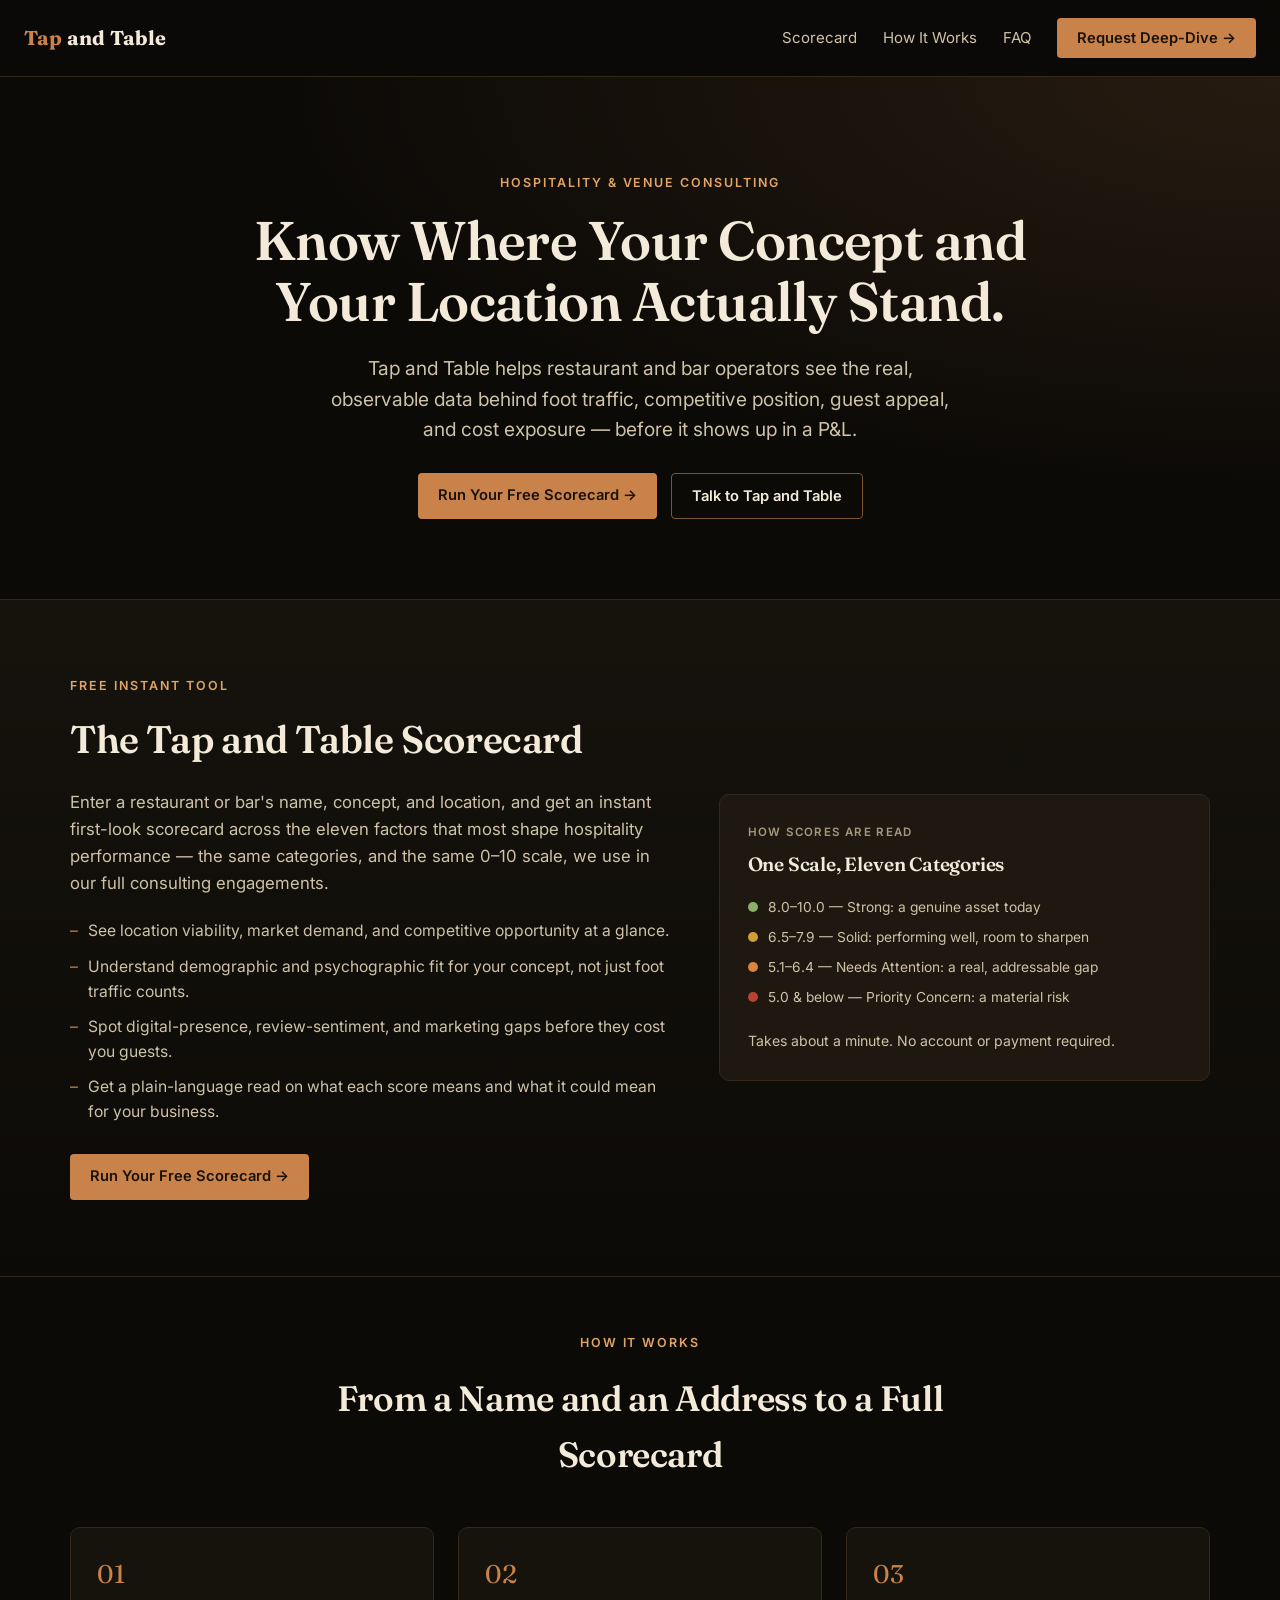
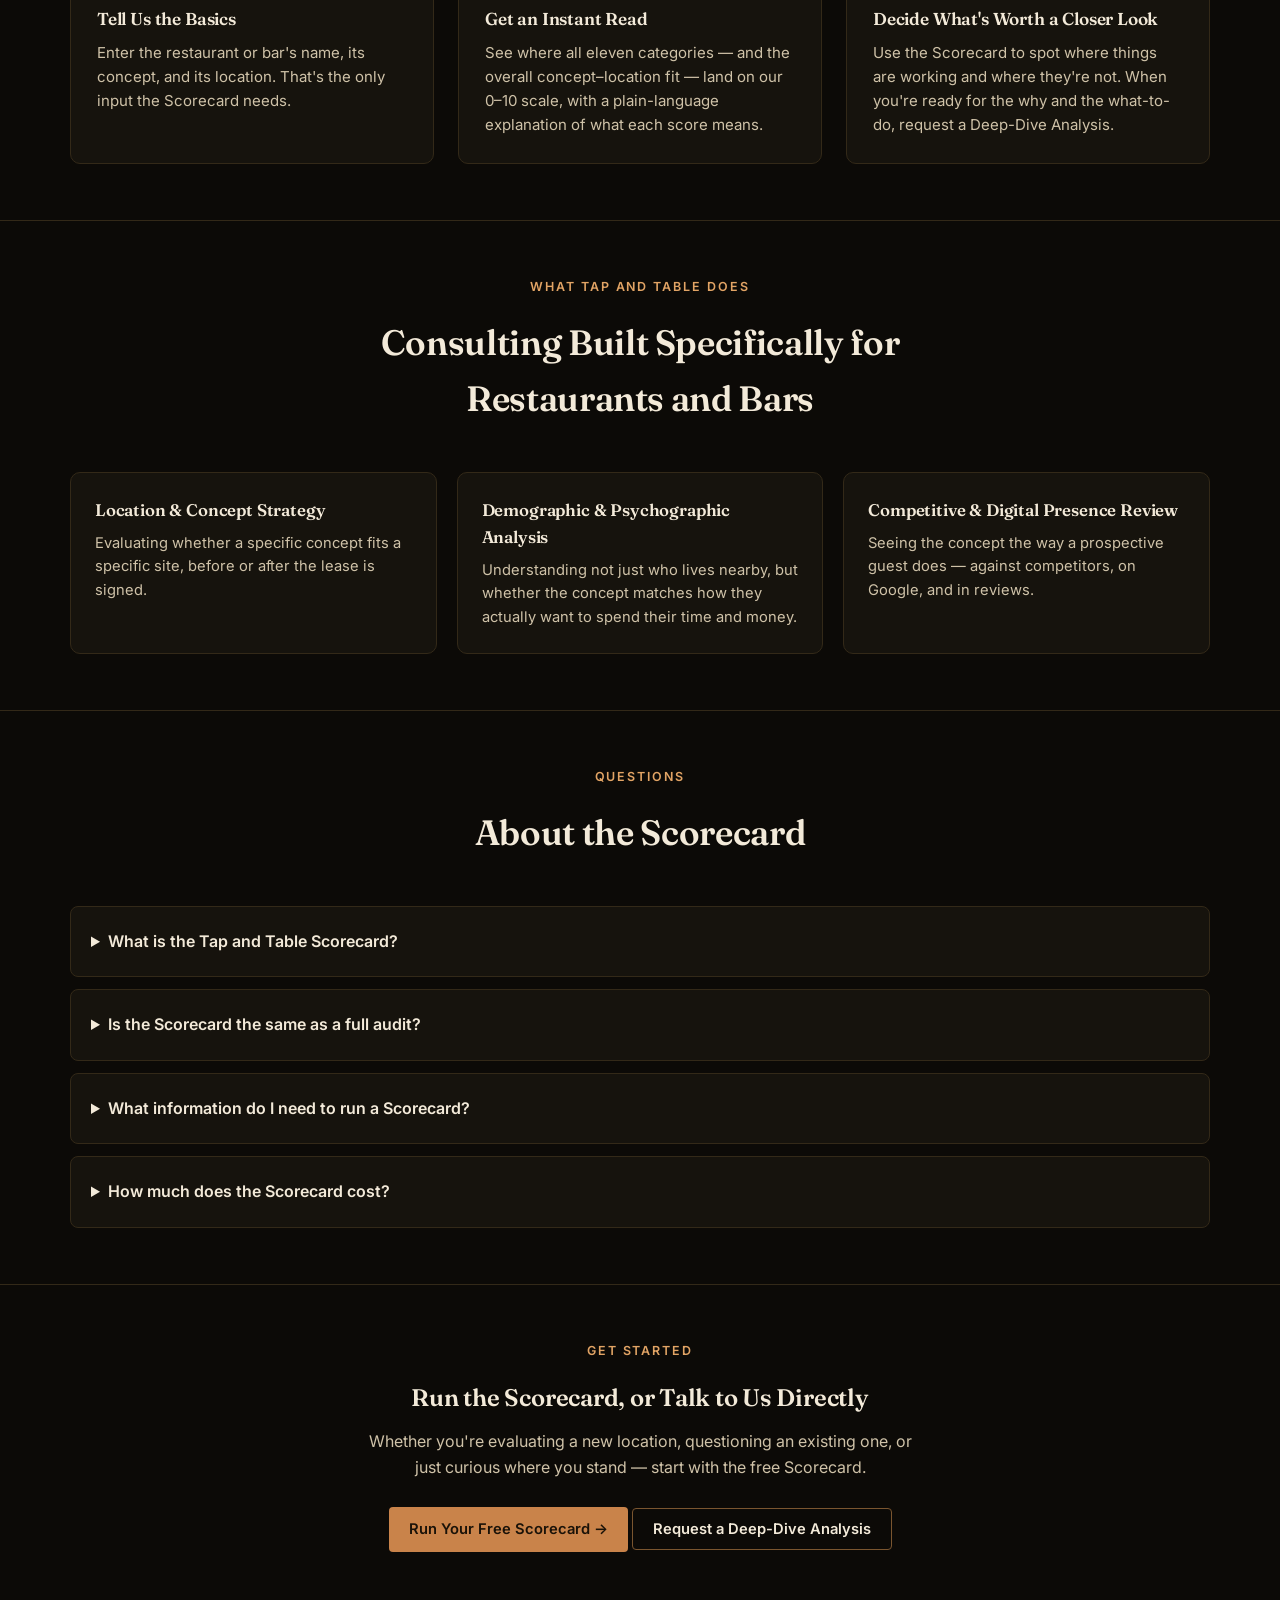
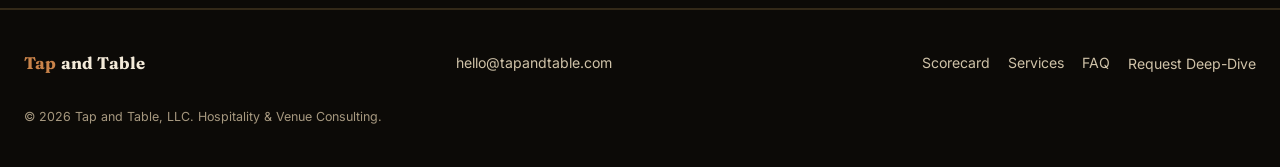
==== index.html @ 0d45fc89 "Build tapandtable.com homepage and the Tap and Table Scorecard tool Adds the site's initial homepage" ====
<!doctype html>
<html lang="en">
<head>
<meta charset="utf-8">
<meta name="viewport" content="width=device-width, initial-scale=1, viewport-fit=cover">
<title>Tap and Table | Hospitality &amp; Venue Consulting</title>
<meta name="description" content="Tap and Table is hospitality and venue consulting for restaurants and bars: location and concept strategy, demographic and competitive analysis, and a free instant Scorecard.">
<link rel="preconnect" href="https://fonts.googleapis.com">
<link rel="preconnect" href="https://fonts.gstatic.com" crossorigin>
<link href="https://fonts.googleapis.com/css2?family=Fraunces:opsz,wght@9..144,500..700&family=Inter:wght@400;500;600;700&display=swap" rel="stylesheet">
<link rel="stylesheet" href="styles.css">
<link rel="canonical" href="https://tapandtable.com/">
<meta property="og:type" content="website">
<meta property="og:site_name" content="Tap and Table">
<meta property="og:title" content="Tap and Table | Hospitality &amp; Venue Consulting">
<meta property="og:description" content="Location and concept strategy for restaurants and bars, plus a free instant Scorecard that shows you where you stand.">
<meta property="og:url" content="https://tapandtable.com/">
<meta name="theme-color" content="#0c0a07">
<script type="application/ld+json">
{
  "@context": "https://schema.org",
  "@type": "FAQPage",
  "mainEntity": [
    {
      "@type": "Question",
      "name": "What is the Tap and Table Scorecard?",
      "acceptedAnswer": { "@type": "Answer", "text": "A free, instant, first-look read on how your restaurant or bar's concept and location are likely shaping foot traffic, competitive differentiation, guest appeal, and cost exposure — scored across eleven categories on the same 0–10 scale used in our full engagements." }
    },
    {
      "@type": "Question",
      "name": "Is the Scorecard the same as a full audit?",
      "acceptedAnswer": { "@type": "Answer", "text": "No. The Scorecard is a cursory, surface-level read that shows you where things stand. Our Deep-Dive Analysis is the full, data-driven audit that explains why, and delivers a prioritized action plan." }
    },
    {
      "@type": "Question",
      "name": "What information do I need to run a Scorecard?",
      "acceptedAnswer": { "@type": "Answer", "text": "Just your restaurant or bar's name, its concept, and its location. The Scorecard runs instantly from there." }
    },
    {
      "@type": "Question",
      "name": "How much does the Scorecard cost?",
      "acceptedAnswer": { "@type": "Answer", "text": "Nothing. The Scorecard is free. Our full Deep-Dive Analysis, which explains why each score landed where it did and what to do about it, is a one-time $1,200 engagement." }
    }
  ]
}
</script>
</head>
<body>

<header>
  <a class="logo" href="index.html"><span class="logo-mark">Tap</span> and Table</a>
  <nav>
    <a href="scorecard/index.html">Scorecard</a>
    <a href="index.html#how-it-works">How It Works</a>
    <a href="index.html#faq">FAQ</a>
    <button type="button" class="btn" data-deepdive-trigger="true">Request Deep-Dive &rarr;</button>
  </nav>
</header>

<main>

  <section class="hero">
    <div class="hero-inner">
      <div class="eyebrow">Hospitality &amp; Venue Consulting</div>
      <h1>Know Where Your Concept and Your Location Actually Stand.</h1>
      <p class="subhead">Tap and Table helps restaurant and bar operators see the real, observable data behind foot traffic, competitive position, guest appeal, and cost exposure &mdash; before it shows up in a P&amp;L.</p>
      <div class="cta-row">
        <a class="btn" href="scorecard/index.html">Run Your Free Scorecard &rarr;</a>
        <button type="button" class="btn btn-outline" data-deepdive-trigger="true">Talk to Tap and Table</button>
      </div>
    </div>
  </section>

  <section class="block scorecard-promo" id="scorecard">
    <div class="block-inner promo-grid">
      <div class="promo-copy">
        <div class="eyebrow">Free Instant Tool</div>
        <h2>The Tap and Table Scorecard</h2>
        <p>Enter a restaurant or bar's name, concept, and location, and get an instant first-look scorecard across the eleven factors that most shape hospitality performance &mdash; the same categories, and the same 0&ndash;10 scale, we use in our full consulting engagements.</p>
        <ul class="promo-list">
          <li>See location viability, market demand, and competitive opportunity at a glance.</li>
          <li>Understand demographic and psychographic fit for your concept, not just foot traffic counts.</li>
          <li>Spot digital-presence, review-sentiment, and marketing gaps before they cost you guests.</li>
          <li>Get a plain-language read on what each score means and what it could mean for your business.</li>
        </ul>
        <a class="btn" href="scorecard/index.html">Run Your Free Scorecard &rarr;</a>
      </div>
      <div class="promo-card">
        <div class="promo-card-label">How Scores Are Read</div>
        <h3>One Scale, Eleven Categories</h3>
        <div class="promo-mini-scale">
          <div class="row"><span class="dot" style="background:var(--strong)"></span> 8.0&ndash;10.0 &mdash; Strong: a genuine asset today</div>
          <div class="row"><span class="dot" style="background:var(--solid)"></span> 6.5&ndash;7.9 &mdash; Solid: performing well, room to sharpen</div>
          <div class="row"><span class="dot" style="background:var(--attention)"></span> 5.1&ndash;6.4 &mdash; Needs Attention: a real, addressable gap</div>
          <div class="row"><span class="dot" style="background:var(--concern)"></span> 5.0 &amp; below &mdash; Priority Concern: a material risk</div>
        </div>
        <p style="font-size:0.88rem;margin-bottom:0;">Takes about a minute. No account or payment required.</p>
      </div>
    </div>
  </section>

  <section class="block tight" id="how-it-works">
    <div class="block-inner">
      <div class="section-head center">
        <div class="eyebrow">How It Works</div>
        <h2>From a Name and an Address to a Full Scorecard</h2>
      </div>
      <div class="steps-grid">
        <div class="step-card">
          <div class="step-num">01</div>
          <h3>Tell Us the Basics</h3>
          <p>Enter the restaurant or bar's name, its concept, and its location. That's the only input the Scorecard needs.</p>
        </div>
        <div class="step-card">
          <div class="step-num">02</div>
          <h3>Get an Instant Read</h3>
          <p>See where all eleven categories &mdash; and the overall concept&ndash;location fit &mdash; land on our 0&ndash;10 scale, with a plain-language explanation of what each score means.</p>
        </div>
        <div class="step-card">
          <div class="step-num">03</div>
          <h3>Decide What's Worth a Closer Look</h3>
          <p>Use the Scorecard to spot where things are working and where they're not. When you're ready for the why and the what-to-do, request a Deep-Dive Analysis.</p>
        </div>
      </div>
    </div>
  </section>

  <section class="block tight" id="services">
    <div class="block-inner">
      <div class="section-head center">
        <div class="eyebrow">What Tap and Table Does</div>
        <h2>Consulting Built Specifically for Restaurants and Bars</h2>
      </div>
      <div class="cluster-grid">
        <div class="cluster-card">
          <h3>Location &amp; Concept Strategy</h3>
          <p>Evaluating whether a specific concept fits a specific site, before or after the lease is signed.</p>
        </div>
        <div class="cluster-card">
          <h3>Demographic &amp; Psychographic Analysis</h3>
          <p>Understanding not just who lives nearby, but whether the concept matches how they actually want to spend their time and money.</p>
        </div>
        <div class="cluster-card">
          <h3>Competitive &amp; Digital Presence Review</h3>
          <p>Seeing the concept the way a prospective guest does &mdash; against competitors, on Google, and in reviews.</p>
        </div>
      </div>
    </div>
  </section>

  <section class="block tight" id="faq">
    <div class="block-inner">
      <div class="section-head center">
        <div class="eyebrow">Questions</div>
        <h2>About the Scorecard</h2>
      </div>
      <div class="faq-list">
        <details class="faq-item">
          <summary>What is the Tap and Table Scorecard?</summary>
          <p>A free, instant, first-look read on how your restaurant or bar's concept and location are likely shaping foot traffic, competitive differentiation, guest appeal, and cost exposure &mdash; scored across eleven categories on the same 0&ndash;10 scale used in our full engagements.</p>
        </details>
        <details class="faq-item">
          <summary>Is the Scorecard the same as a full audit?</summary>
          <p>No. The Scorecard is a cursory, surface-level read that shows you where things stand. It intentionally does not explain why, or what to do about it &mdash; that's what our Deep-Dive Analysis is built to deliver.</p>
        </details>
        <details class="faq-item">
          <summary>What information do I need to run a Scorecard?</summary>
          <p>Just the restaurant or bar's name, its concept, and its location. The Scorecard runs instantly from there.</p>
        </details>
        <details class="faq-item">
          <summary>How much does the Scorecard cost?</summary>
          <p>Nothing. It's free. Our full Deep-Dive Analysis, which explains why each score landed where it did and what to do about it, is a one-time $1,200 engagement that includes a 1-hour findings review with our team.</p>
        </details>
      </div>
    </div>
  </section>

  <section class="block tight" id="contact">
    <div class="block-inner" style="text-align:center;">
      <div class="eyebrow" style="justify-content:center;display:flex;">Get Started</div>
      <h2>Run the Scorecard, or Talk to Us Directly</h2>
      <p style="max-width:560px;margin:0 auto 26px;">Whether you're evaluating a new location, questioning an existing one, or just curious where you stand &mdash; start with the free Scorecard.</p>
      <div class="cta-row">
        <a class="btn" href="scorecard/index.html">Run Your Free Scorecard &rarr;</a>
        <button type="button" class="btn btn-outline" data-deepdive-trigger="true">Request a Deep-Dive Analysis</button>
      </div>
    </div>
  </section>

</main>

<footer>
  <a class="logo" href="index.html"><span class="logo-mark">Tap</span> and Table</a>
  <div class="footer-contact">
    <a href="mailto:hello@tapandtable.com">hello@tapandtable.com</a>
  </div>
  <nav class="footer-nav">
    <a href="scorecard/index.html">Scorecard</a>
    <a href="index.html#services">Services</a>
    <a href="index.html#faq">FAQ</a>
    <button type="button" data-deepdive-trigger="true">Request Deep-Dive</button>
  </nav>
  <span class="fine-print">&copy; 2026 Tap and Table, LLC. Hospitality &amp; Venue Consulting.</span>
</footer>

<script src="scorecard-data.js"></script>
<script src="lead-form.js"></script>
</body>
</html>
---- styles.css ----
/* Tap and Table — Hospitality & Venue Consulting
   Brand system: warm, dark, editorial. Copper accent on near-black,
   built for restaurant & bar owners, not tech buyers. */

:root {
  --ink: #0c0a07;
  --panel: #16130d;
  --panel-2: #1e1810;
  --panel-border: #332918;
  --rule: #3a2f1c;
  --cream: #f3ead9;
  --cream-dim: #cfc2a8;
  --muted: #a6987f;
  --copper: #c9834a;
  --copper-bright: #e2a465;
  --copper-dim: #7a552f;

  --strong: #8bb06a;
  --solid: #cf9f36;
  --attention: #d9853f;
  --concern: #b8442f;

  --serif: "Fraunces", "Iowan Old Style", Georgia, serif;
  --sans: "Inter", -apple-system, BlinkMacSystemFont, "Segoe UI", sans-serif;

  --max: 1140px;
}

* { box-sizing: border-box; }
html { scroll-behavior: smooth; }
body {
  margin: 0;
  background: var(--ink);
  color: var(--cream);
  font-family: var(--sans);
  font-size: 16px;
  line-height: 1.6;
  -webkit-font-smoothing: antialiased;
}

img { max-width: 100%; display: block; }
a { color: var(--copper-bright); text-decoration: none; }
a:hover { text-decoration: underline; }

h1, h2, h3, h4 {
  font-family: var(--serif);
  font-weight: 600;
  color: var(--cream);
  margin: 0 0 0.5em;
  letter-spacing: -0.01em;
}

p { margin: 0 0 1em; color: var(--cream-dim); }

.wrap { max-width: var(--max); margin: 0 auto; padding: 0 24px; }

/* ---------- Header ---------- */
header {
  position: sticky;
  top: 0;
  z-index: 50;
  display: flex;
  align-items: center;
  justify-content: space-between;
  padding: 18px 24px;
  background: rgba(12, 10, 7, 0.86);
  backdrop-filter: blur(10px);
  border-bottom: 1px solid var(--panel-border);
}
.logo {
  font-family: var(--serif);
  font-weight: 700;
  font-size: 1.25rem;
  color: var(--cream);
  letter-spacing: 0.01em;
}
.logo:hover { text-decoration: none; color: var(--copper-bright); }
.logo .logo-mark { color: var(--copper); }
header nav { display: flex; align-items: center; gap: 26px; }
header nav a {
  color: var(--cream-dim);
  font-size: 0.94rem;
}
header nav a:hover { color: var(--copper-bright); text-decoration: none; }
.btn {
  display: inline-flex;
  align-items: center;
  gap: 8px;
  background: var(--copper);
  color: #1a1208;
  border: none;
  border-radius: 4px;
  padding: 11px 20px;
  font-family: var(--sans);
  font-weight: 600;
  font-size: 0.92rem;
  cursor: pointer;
  transition: background 0.15s ease, transform 0.15s ease;
}
.btn:hover { background: var(--copper-bright); text-decoration: none; transform: translateY(-1px); }
.btn-outline {
  background: transparent;
  color: var(--cream);
  border: 1px solid var(--copper-dim);
}
.btn-outline:hover { background: rgba(201, 131, 74, 0.12); border-color: var(--copper); }

/* ---------- Hero ---------- */
.hero {
  padding: 96px 24px 80px;
  background:
    radial-gradient(ellipse at top right, rgba(201,131,74,0.14), transparent 55%),
    var(--ink);
  border-bottom: 1px solid var(--panel-border);
}
.hero-inner { max-width: 780px; margin: 0 auto; text-align: center; }
.eyebrow {
  font-family: var(--sans);
  text-transform: uppercase;
  letter-spacing: 0.16em;
  font-size: 0.78rem;
  color: var(--copper-bright);
  font-weight: 600;
  margin-bottom: 18px;
}
.hero h1 {
  font-size: clamp(2.1rem, 4.5vw, 3.4rem);
  line-height: 1.12;
  margin-bottom: 20px;
}
.hero .subhead {
  font-size: 1.2rem;
  color: var(--cream-dim);
  max-width: 620px;
  margin: 0 auto 28px;
}
.hero .cta-row { display: flex; gap: 14px; justify-content: center; flex-wrap: wrap; }

/* ---------- Section shells ---------- */
section.block { padding: 76px 24px; border-bottom: 1px solid var(--panel-border); }
section.block.tight { padding: 56px 24px; }
.block-inner { max-width: var(--max); margin: 0 auto; }
.section-head { max-width: 680px; margin-bottom: 40px; }
.section-head.center { margin: 0 auto 44px; text-align: center; }
.section-head h2 { font-size: clamp(1.6rem, 3vw, 2.2rem); }

/* ---------- Scorecard promo (homepage) ---------- */
.scorecard-promo {
  background: linear-gradient(180deg, var(--panel), var(--ink));
}
.promo-grid {
  display: grid;
  grid-template-columns: 1.1fr 0.9fr;
  gap: 48px;
  align-items: center;
}
.promo-copy .eyebrow { margin-bottom: 14px; }
.promo-copy h2 { font-size: clamp(1.7rem, 3.2vw, 2.4rem); margin-bottom: 18px; }
.promo-copy p { font-size: 1.05rem; }
.promo-list { list-style: none; margin: 22px 0 30px; padding: 0; display: grid; gap: 10px; }
.promo-list li {
  display: flex;
  gap: 10px;
  color: var(--cream-dim);
  font-size: 0.98rem;
}
.promo-list li::before { content: "\2013"; color: var(--copper); flex-shrink: 0; }
.promo-card {
  background: var(--panel-2);
  border: 1px solid var(--panel-border);
  border-radius: 10px;
  padding: 28px;
}
.promo-card .promo-card-label {
  text-transform: uppercase;
  letter-spacing: 0.12em;
  font-size: 0.72rem;
  color: var(--muted);
  font-weight: 600;
}
.promo-card h3 { font-size: 1.2rem; margin: 8px 0 14px; }
.promo-mini-scale { display: grid; gap: 8px; margin: 16px 0 22px; }
.promo-mini-scale .row { display: flex; align-items: center; gap: 10px; font-size: 0.86rem; color: var(--cream-dim); }
.promo-mini-scale .dot { width: 10px; height: 10px; border-radius: 50%; flex-shrink: 0; }

/* ---------- Status pill ---------- */
.status-pill {
  display: inline-flex;
  align-items: center;
  gap: 6px;
  padding: 4px 10px;
  border-radius: 20px;
  font-size: 0.72rem;
  font-weight: 700;
  text-transform: uppercase;
  letter-spacing: 0.05em;
}
.status-pill::before { content: ""; width: 7px; height: 7px; border-radius: 50%; }
.status-strong { background: rgba(139, 176, 106, 0.15); color: var(--strong); }
.status-strong::before { background: var(--strong); }
.status-solid { background: rgba(207, 159, 54, 0.15); color: var(--solid); }
.status-solid::before { background: var(--solid); }
.status-attention { background: rgba(217, 133, 63, 0.15); color: var(--attention); }
.status-attention::before { background: var(--attention); }
.status-concern { background: rgba(184, 68, 47, 0.16); color: var(--concern); }
.status-concern::before { background: var(--concern); }

/* ---------- Services / how-it-works (homepage) ---------- */
.steps-grid { display: grid; grid-template-columns: repeat(3, 1fr); gap: 24px; }
.step-card {
  background: var(--panel);
  border: 1px solid var(--panel-border);
  border-radius: 10px;
  padding: 26px;
}
.step-num {
  font-family: var(--serif);
  font-size: 1.6rem;
  color: var(--copper);
  margin-bottom: 10px;
}
.step-card h3 { font-size: 1.08rem; margin-bottom: 8px; }
.step-card p { font-size: 0.94rem; margin-bottom: 0; }

.cluster-grid { display: grid; grid-template-columns: repeat(3, 1fr); gap: 20px; }
.cluster-card {
  background: var(--panel);
  border: 1px solid var(--panel-border);
  border-radius: 10px;
  padding: 24px;
}
.cluster-card h3 { font-size: 1.05rem; }
.cluster-card p { font-size: 0.92rem; margin-bottom: 0; }

/* ---------- Scorecard tool page ---------- */
.tool-hero { padding: 64px 24px 48px; text-align: center; }
.tool-hero .eyebrow { justify-content: center; display: flex; }
.tool-hero h1 { font-size: clamp(2rem, 4vw, 2.8rem); max-width: 720px; margin: 0 auto 16px; }
.tool-hero p.lead { max-width: 640px; margin: 0 auto 8px; font-size: 1.08rem; }

.scale-key {
  display: flex;
  flex-wrap: wrap;
  gap: 18px;
  justify-content: center;
  margin: 26px auto 0;
  max-width: 780px;
}
.scale-key .row { display: flex; align-items: center; gap: 8px; font-size: 0.86rem; color: var(--muted); }
.scale-key .dot { width: 9px; height: 9px; border-radius: 50%; }

.intake-panel {
  max-width: 720px;
  margin: 0 auto;
  background: var(--panel);
  border: 1px solid var(--panel-border);
  border-radius: 12px;
  padding: 34px;
}
.intake-panel h2 { font-size: 1.3rem; margin-bottom: 6px; }
.intake-panel .intake-sub { font-size: 0.94rem; margin-bottom: 24px; }
.field-row { display: grid; grid-template-columns: 1fr 1fr; gap: 16px; margin-bottom: 16px; }
.field { display: flex; flex-direction: column; gap: 6px; }
.field.full { grid-column: 1 / -1; }
.field label {
  font-size: 0.82rem;
  font-weight: 600;
  color: var(--cream-dim);
  text-transform: uppercase;
  letter-spacing: 0.04em;
}
.field input, .field select {
  background: var(--ink);
  border: 1px solid var(--panel-border);
  border-radius: 6px;
  padding: 12px 14px;
  color: var(--cream);
  font-family: var(--sans);
  font-size: 0.98rem;
}
.field input:focus, .field select:focus { outline: none; border-color: var(--copper); }
.intake-actions { margin-top: 22px; display: flex; align-items: center; gap: 16px; flex-wrap: wrap; }
.intake-note { font-size: 0.82rem; color: var(--muted); margin: 14px 0 0; }
.demo-flag {
  display: inline-flex;
  align-items: center;
  gap: 6px;
  font-size: 0.72rem;
  font-weight: 700;
  text-transform: uppercase;
  letter-spacing: 0.06em;
  color: var(--attention);
  background: rgba(217, 133, 63, 0.12);
  border: 1px solid rgba(217, 133, 63, 0.3);
  border-radius: 20px;
  padding: 4px 12px;
  margin-bottom: 18px;
}

/* ---------- Results ---------- */
#results { padding: 12px 24px 90px; }
.results-inner { max-width: 920px; margin: 0 auto; }
.results-header {
  text-align: center;
  padding: 40px 30px;
  background: var(--panel-2);
  border: 1px solid var(--panel-border);
  border-radius: 12px;
  margin-bottom: 34px;
}
.results-header .eyebrow { justify-content: center; display: flex; }
.results-header h2 { font-size: 1.5rem; margin-bottom: 4px; }
.results-header .overall-score {
  font-family: var(--serif);
  font-size: 3.4rem;
  color: var(--copper-bright);
  margin: 10px 0 6px;
}
.results-header .status-pill { font-size: 0.8rem; margin-bottom: 14px; }
.results-header .overall-copy { max-width: 620px; margin: 12px auto 0; }
.results-header .overall-copy strong { color: var(--cream); }

.score-card {
  background: var(--panel);
  border: 1px solid var(--panel-border);
  border-radius: 10px;
  padding: 24px 26px;
  margin-bottom: 16px;
}
.score-card-top {
  display: flex;
  align-items: baseline;
  justify-content: space-between;
  gap: 16px;
  flex-wrap: wrap;
  margin-bottom: 10px;
}
.score-card-top h3 { font-size: 1.05rem; margin: 0; }
.score-card-num { font-family: var(--serif); font-size: 1.3rem; color: var(--copper-bright); }
.score-card .what { font-size: 0.86rem; color: var(--muted); margin-bottom: 14px; font-style: italic; }
.score-card .meaning, .score-card .implication { font-size: 0.95rem; margin-bottom: 8px; }
.score-card .meaning strong, .score-card .implication strong {
  color: var(--cream);
  font-size: 0.72rem;
  text-transform: uppercase;
  letter-spacing: 0.06em;
  display: block;
  margin-bottom: 4px;
  font-weight: 700;
}
.score-card .implication { margin-bottom: 0; }

/* ---------- Rider / disclaimer + deep-dive CTA ---------- */
.rider {
  margin-top: 40px;
  background: var(--panel-2);
  border: 1px solid var(--copper-dim);
  border-radius: 12px;
  padding: 34px;
}
.rider .eyebrow { color: var(--muted); }
.rider h3 { font-size: 1.15rem; }
.rider p { font-size: 0.95rem; }
.rider-deepdive {
  margin-top: 20px;
  padding-top: 20px;
  border-top: 1px solid var(--rule);
}
.rider-deepdive h4 { font-size: 1.05rem; margin-bottom: 10px; }
.deepdive-list { list-style: none; margin: 0 0 20px; padding: 0; display: grid; gap: 8px; }
.deepdive-list li { display: flex; gap: 10px; font-size: 0.92rem; color: var(--cream-dim); }
.deepdive-list li::before { content: "\2713"; color: var(--copper); flex-shrink: 0; }
.deepdive-price { font-size: 0.9rem; color: var(--muted); margin-bottom: 18px; }
.deepdive-price strong { color: var(--copper-bright); font-size: 1.1rem; }

/* ---------- Testimonial ---------- */
.testimonial { padding: 64px 24px; text-align: center; background: var(--panel); }
.testimonial-mark { font-family: var(--serif); font-size: 3.5rem; color: var(--copper-dim); line-height: 1; }
.testimonial-quote { max-width: 640px; margin: 0 auto 14px; font-size: 1.15rem; color: var(--cream); font-style: italic; }
.testimonial-attribution { font-size: 0.88rem; color: var(--muted); margin: 0; }

/* ---------- FAQ ---------- */
.faq-list { display: grid; gap: 12px; }
.faq-item {
  background: var(--panel);
  border: 1px solid var(--panel-border);
  border-radius: 8px;
  padding: 6px 20px;
}
.faq-item summary {
  cursor: pointer;
  padding: 16px 0;
  font-weight: 600;
  color: var(--cream);
  font-size: 1rem;
}
.faq-item p { padding-bottom: 16px; margin-bottom: 0; font-size: 0.94rem; }

/* ---------- Footer ---------- */
footer {
  padding: 40px 24px;
  border-top: 1px solid var(--panel-border);
  display: flex;
  flex-wrap: wrap;
  align-items: center;
  justify-content: space-between;
  gap: 20px;
}
footer .logo { font-size: 1.05rem; }
.footer-contact { display: flex; gap: 20px; flex-wrap: wrap; font-size: 0.88rem; }
.footer-contact a { color: var(--cream-dim); }
.footer-nav { display: flex; gap: 18px; flex-wrap: wrap; font-size: 0.88rem; }
.footer-nav a, .footer-nav button {
  color: var(--cream-dim);
  background: none;
  border: none;
  cursor: pointer;
  font-family: var(--sans);
  font-size: 0.88rem;
  padding: 0;
}
footer .fine-print { width: 100%; font-size: 0.78rem; color: var(--muted); margin-top: 10px; }

/* ---------- Deep-dive lead modal ---------- */
.dd-modal-overlay {
  position: fixed;
  inset: 0;
  background: rgba(8, 6, 4, 0.72);
  display: flex;
  align-items: center;
  justify-content: center;
  padding: 24px;
  z-index: 200;
}
.dd-modal {
  background: var(--panel);
  border: 1px solid var(--panel-border);
  border-radius: 12px;
  padding: 32px;
  max-width: 520px;
  width: 100%;
  position: relative;
  max-height: 90vh;
  overflow-y: auto;
}
.dd-modal-close {
  position: absolute;
  top: 14px;
  right: 16px;
  background: none;
  border: none;
  color: var(--muted);
  font-size: 1.6rem;
  cursor: pointer;
  line-height: 1;
}
.dd-modal-title { font-size: 1.3rem; margin-bottom: 6px; }
.dd-modal-sub { font-size: 0.94rem; margin-bottom: 20px; }
.dd-field-row { display: grid; grid-template-columns: 1fr 1fr; gap: 14px; margin-bottom: 14px; }
.dd-field { display: flex; flex-direction: column; gap: 5px; }
.dd-field.full { grid-column: 1 / -1; }
.dd-field label { font-size: 0.8rem; color: var(--cream-dim); font-weight: 600; }
.dd-field input, .dd-field textarea {
  background: var(--ink);
  border: 1px solid var(--panel-border);
  border-radius: 6px;
  padding: 10px 12px;
  color: var(--cream);
  font-family: var(--sans);
  font-size: 0.94rem;
}
.dd-field input:focus, .dd-field textarea:focus { outline: none; border-color: var(--copper); }
.dd-actions { margin-top: 18px; }

@media (max-width: 860px) {
  header nav { gap: 14px; }
  header nav a { display: none; }
  .promo-grid { grid-template-columns: 1fr; }
  .steps-grid, .cluster-grid { grid-template-columns: 1fr; }
  .field-row, .dd-field-row { grid-template-columns: 1fr; }
}
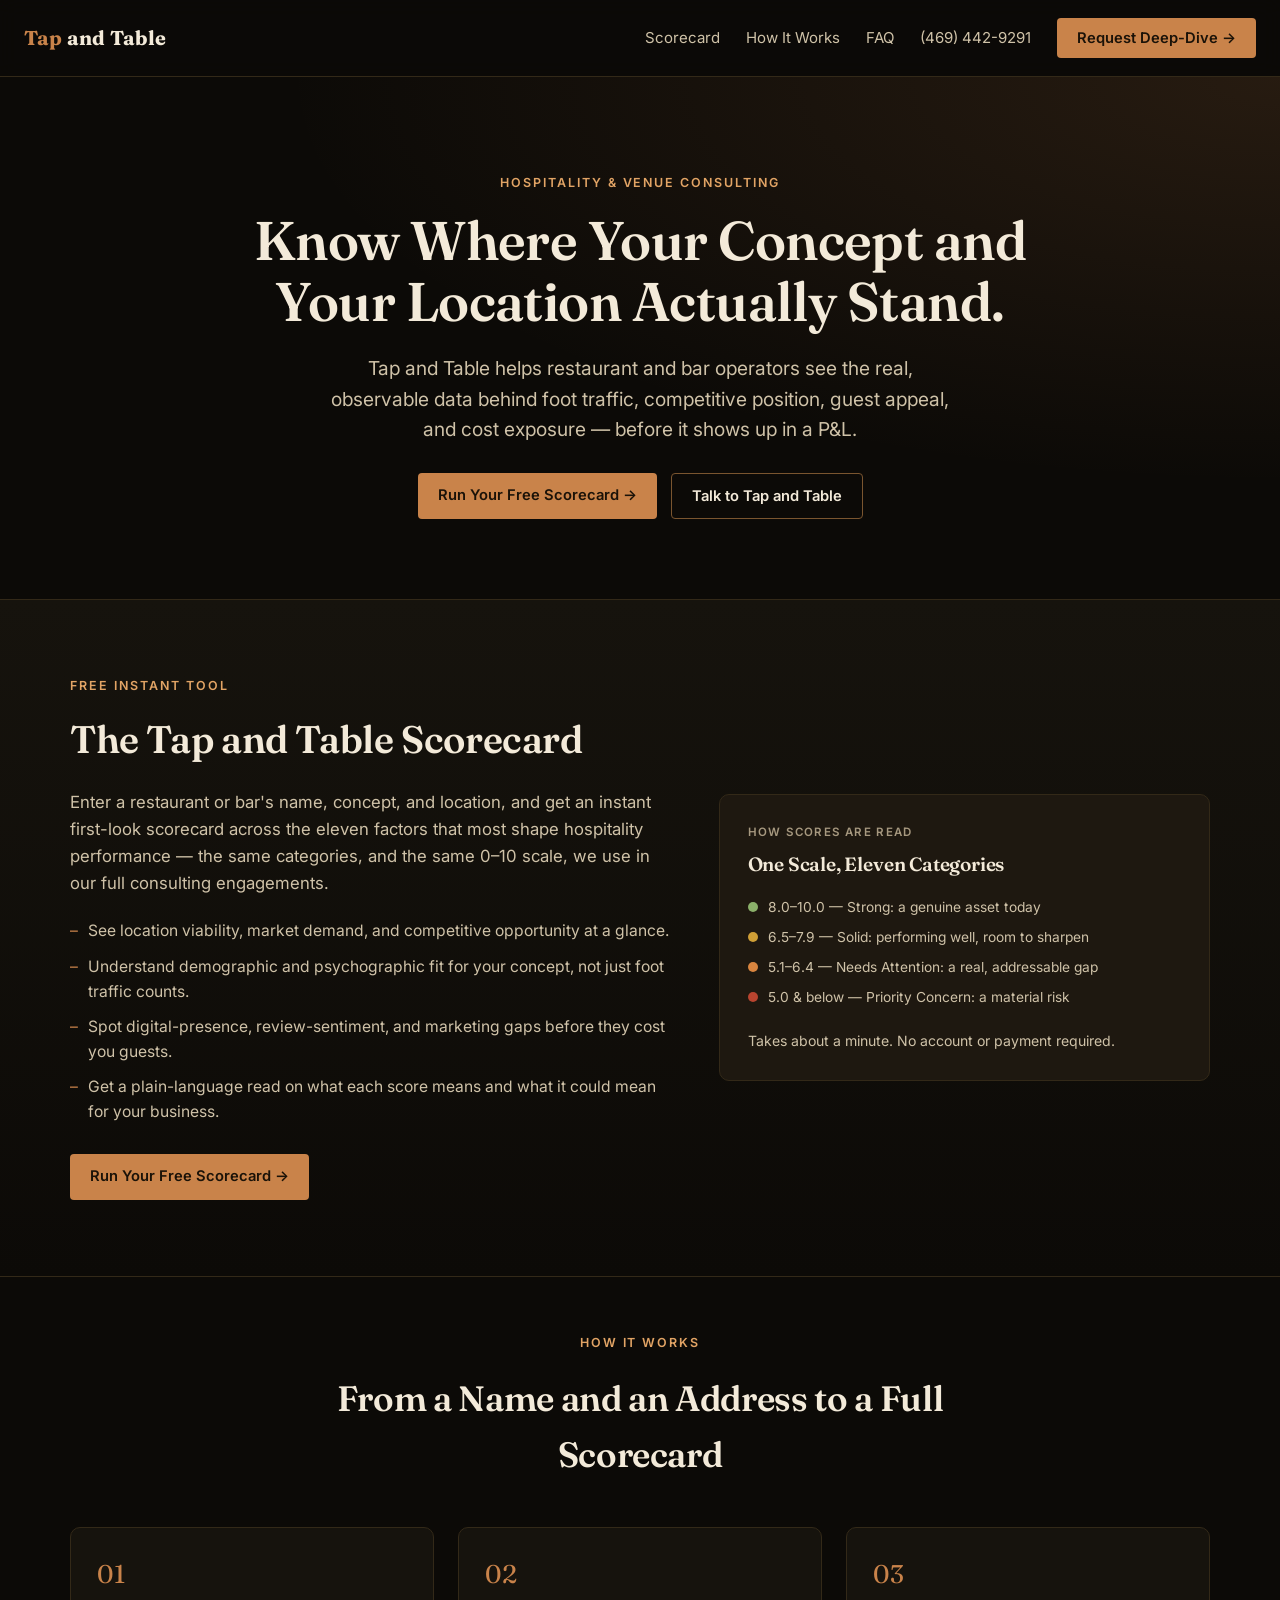
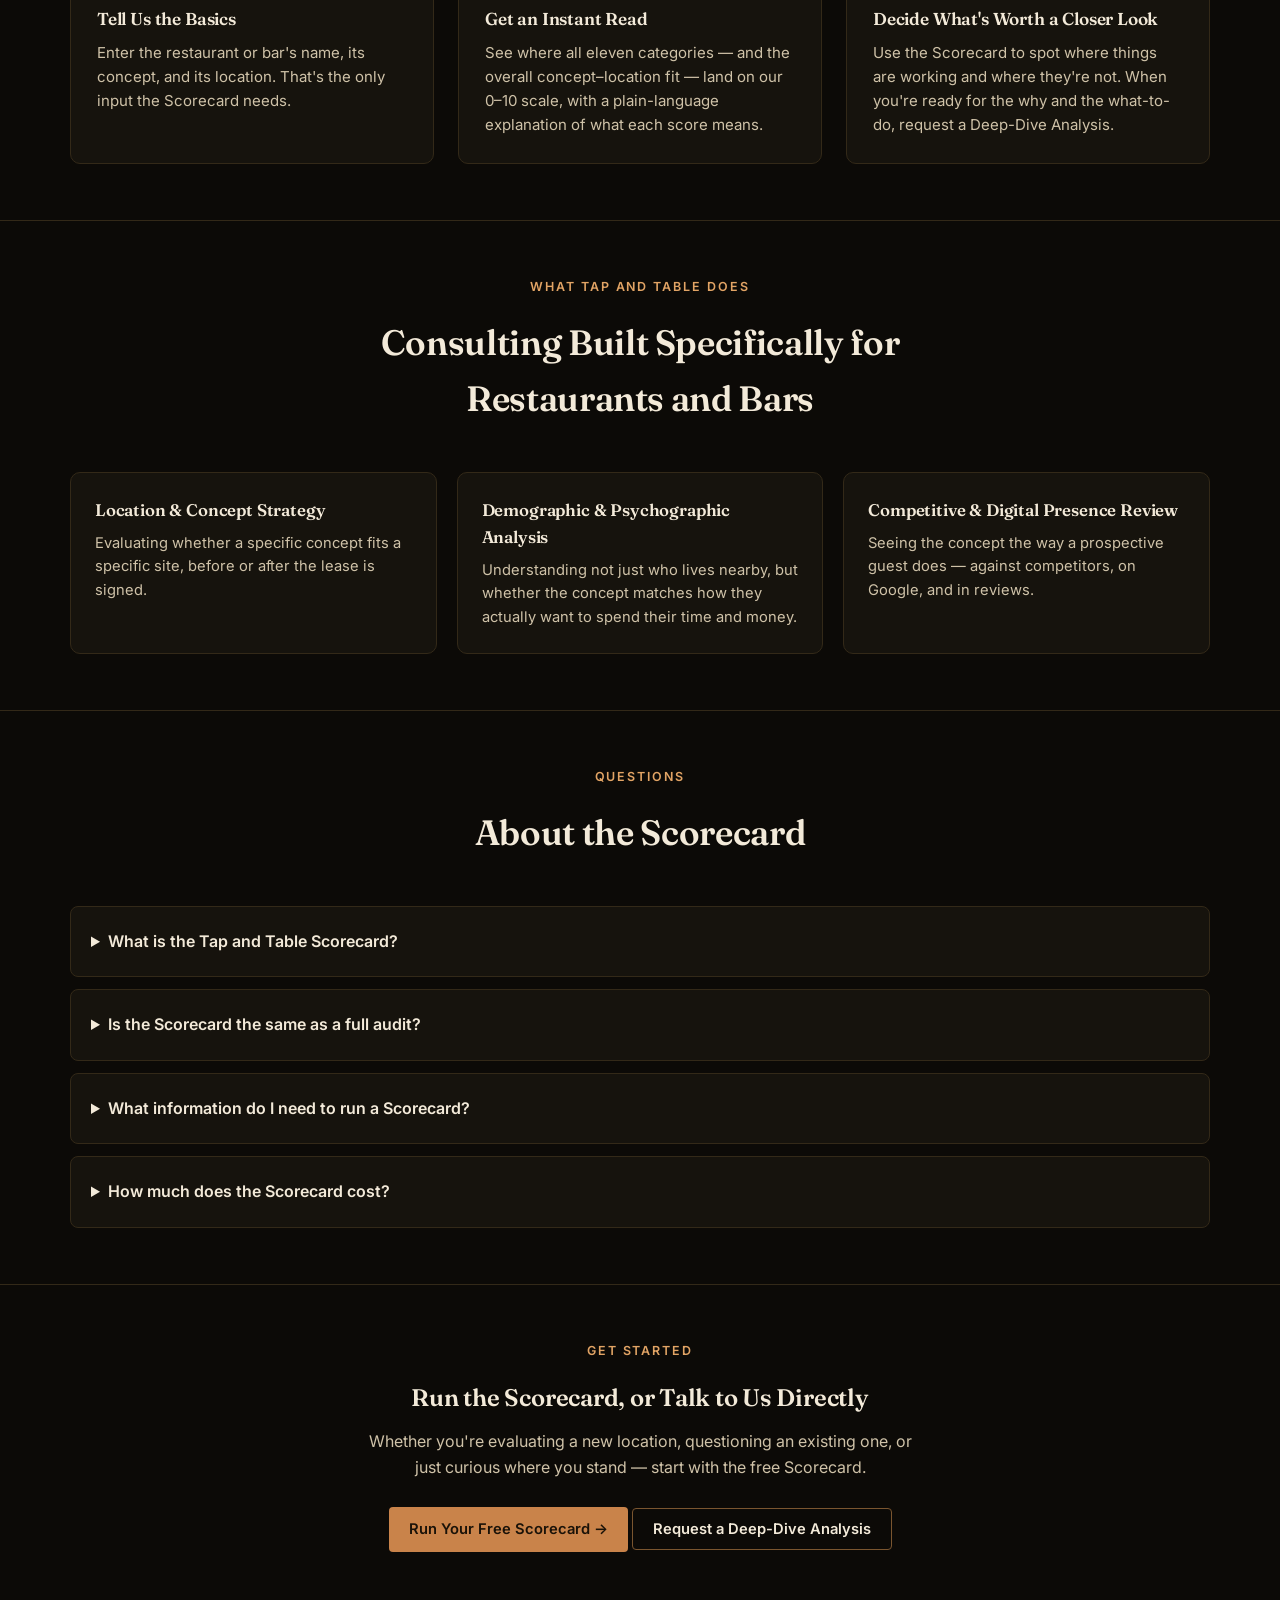
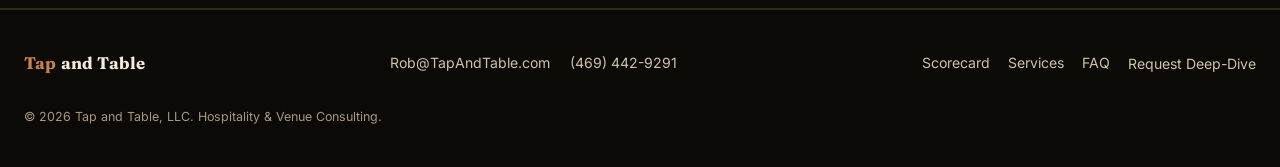
==== commit cf24b92e: "Add real contact details: Rob@TapAndTable.com and (469) 442-9291 Replaces the placeholder email in b" ====
--- a/index.html
+++ b/index.html
@@ -53,6 +53,7 @@
     <a href="scorecard/index.html">Scorecard</a>
     <a href="index.html#how-it-works">How It Works</a>
     <a href="index.html#faq">FAQ</a>
+    <a href="tel:+14694429291">(469) 442-9291</a>
     <button type="button" class="btn" data-deepdive-trigger="true">Request Deep-Dive &rarr;</button>
   </nav>
 </header>
@@ -192,7 +193,8 @@
 <footer>
   <a class="logo" href="index.html"><span class="logo-mark">Tap</span> and Table</a>
   <div class="footer-contact">
-    <a href="mailto:hello@tapandtable.com">hello@tapandtable.com</a>
+    <a href="mailto:Rob@TapAndTable.com">Rob@TapAndTable.com</a>
+    <a href="tel:+14694429291">(469) 442-9291</a>
   </div>
   <nav class="footer-nav">
     <a href="scorecard/index.html">Scorecard</a>
--- a/styles.css
+++ b/styles.css
@@ -456,6 +456,7 @@
 }
 .dd-modal-title { font-size: 1.3rem; margin-bottom: 6px; }
 .dd-modal-sub { font-size: 0.94rem; margin-bottom: 20px; }
+.dd-call-now { display: block; font-size: 0.9rem; font-weight: 600; margin-bottom: 20px; }
 .dd-field-row { display: grid; grid-template-columns: 1fr 1fr; gap: 14px; margin-bottom: 14px; }
 .dd-field { display: flex; flex-direction: column; gap: 5px; }
 .dd-field.full { grid-column: 1 / -1; }
